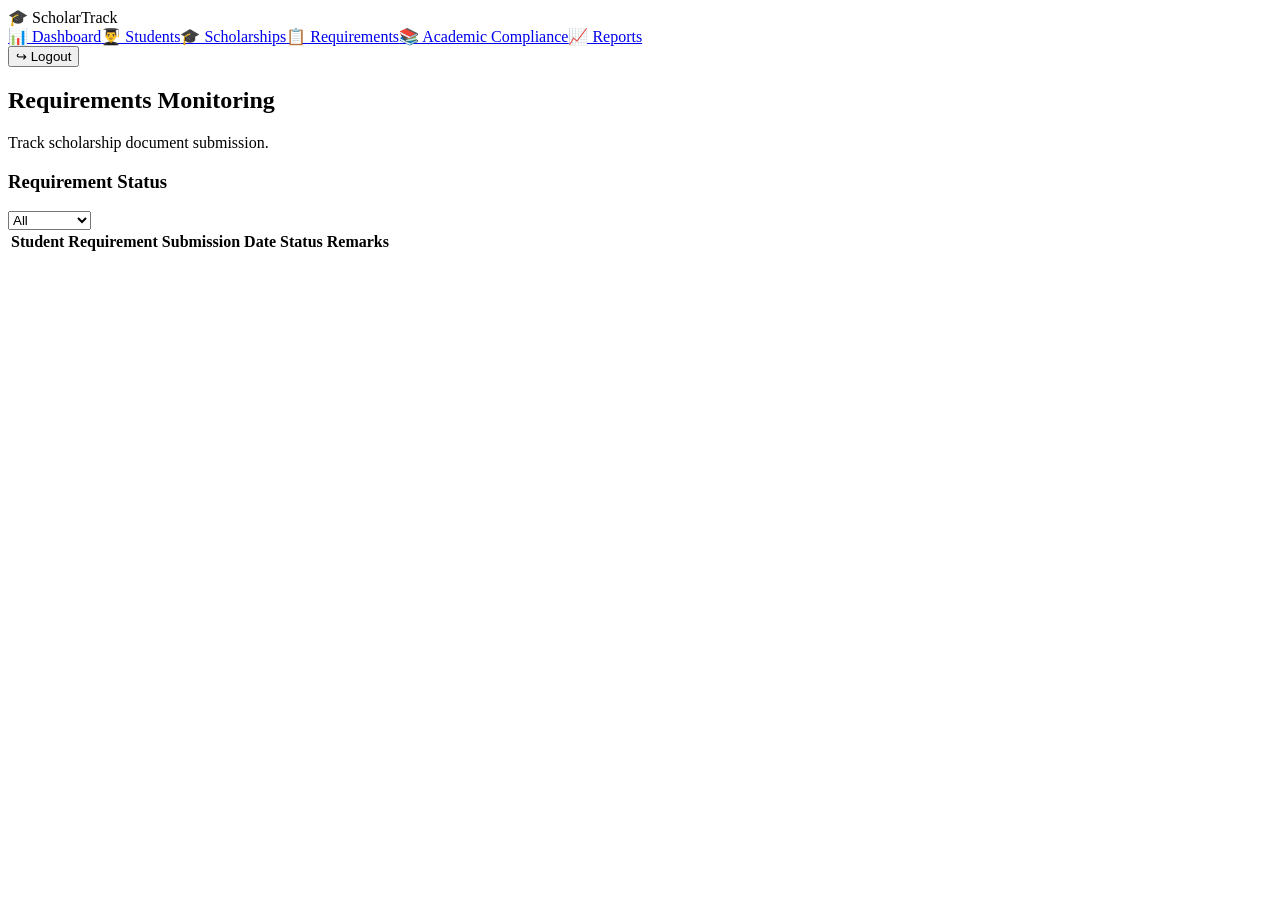
==== requirements.html @ a555f522 "Add files via upload" ====
<!DOCTYPE html>
<html lang="en"><head><meta charset="UTF-8"><meta name="viewport" content="width=device-width,initial-scale=1.0"><title>Requirements</title><link rel="stylesheet" href="css/style.css"></head>
<body><div class="app"><aside class="sidebar"><div class="logo">🎓 <span>ScholarTrack</span></div><nav><a href="dashboard.html">📊 Dashboard</a><a href="students.html">👨‍🎓 Students</a><a href="scholarships.html">🎓 Scholarships</a><a class="active" href="requirements.html">📋 Requirements</a><a href="compliance.html">📚 Academic Compliance</a><a href="reports.html">📈 Reports</a></nav><button id="logoutBtn" class="logout">↪ Logout</button></aside>
<main class="main"><header><div><h2>Requirements Monitoring</h2><p>Track scholarship document submission.</p></div></header><section class="panel"><div class="panel-title"><h3>Requirement Status</h3><select id="requirementFilter"><option value="All">All</option><option>Submitted</option><option>Pending</option><option>Missing</option></select></div><div class="table-wrap"><table><thead><tr><th>Student</th><th>Requirement</th><th>Submission Date</th><th>Status</th><th>Remarks</th></tr></thead><tbody id="requirementsTable"></tbody></table></div></section></main></div>
<script src="js/supabase.js"></script><script src="js/requirements.js"></script></body></html>
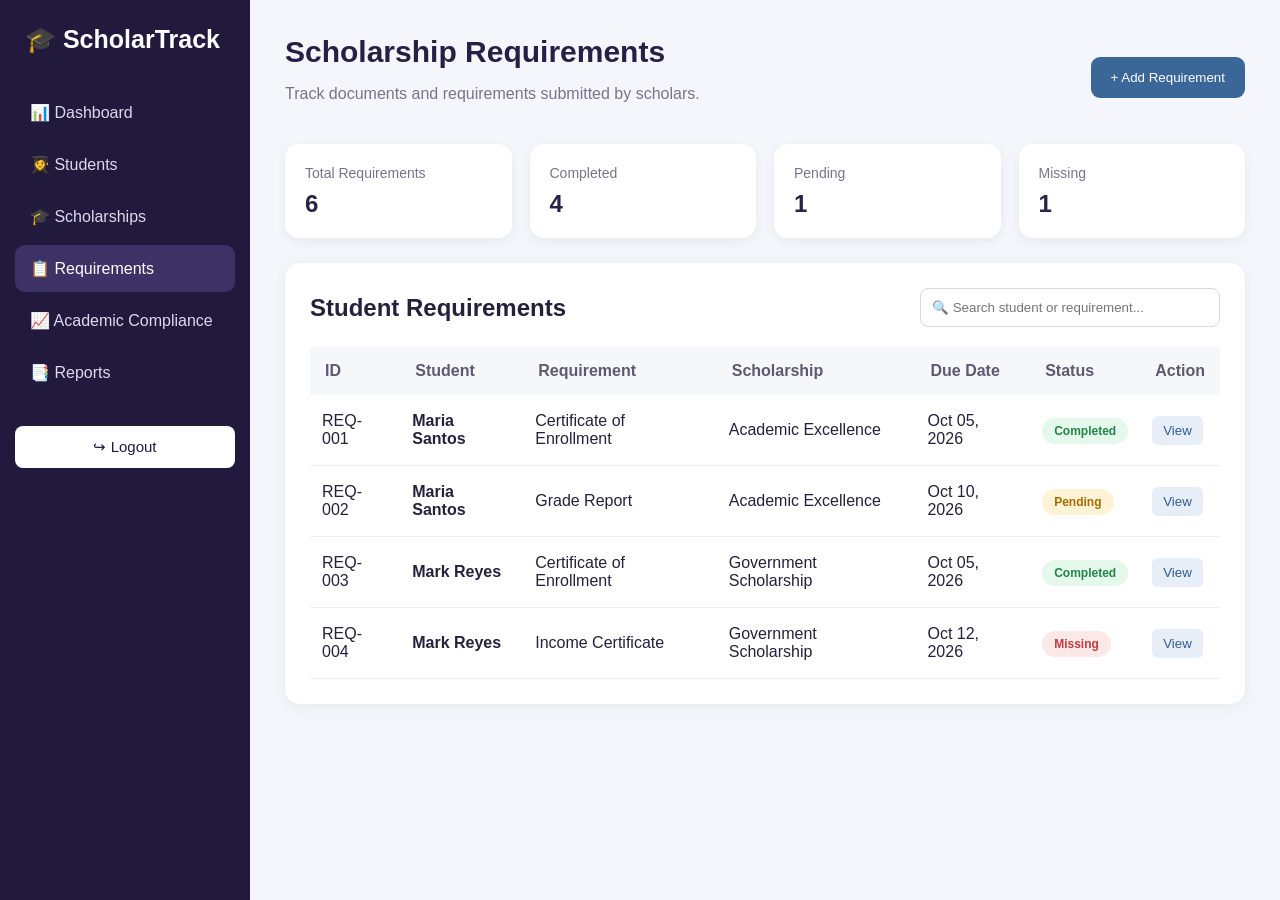
==== commit 8062e88a: "Revamp requirements.html layout and styles Updated the requirements.html file to enhance layout and " ====
--- a/requirements.html
+++ b/requirements.html
@@ -1,5 +1,494 @@
 <!DOCTYPE html>
-<html lang="en"><head><meta charset="UTF-8"><meta name="viewport" content="width=device-width,initial-scale=1.0"><title>Requirements</title><link rel="stylesheet" href="css/style.css"></head>
-<body><div class="app"><aside class="sidebar"><div class="logo">🎓 <span>ScholarTrack</span></div><nav><a href="dashboard.html">📊 Dashboard</a><a href="students.html">👨‍🎓 Students</a><a href="scholarships.html">🎓 Scholarships</a><a class="active" href="requirements.html">📋 Requirements</a><a href="compliance.html">📚 Academic Compliance</a><a href="reports.html">📈 Reports</a></nav><button id="logoutBtn" class="logout">↪ Logout</button></aside>
-<main class="main"><header><div><h2>Requirements Monitoring</h2><p>Track scholarship document submission.</p></div></header><section class="panel"><div class="panel-title"><h3>Requirement Status</h3><select id="requirementFilter"><option value="All">All</option><option>Submitted</option><option>Pending</option><option>Missing</option></select></div><div class="table-wrap"><table><thead><tr><th>Student</th><th>Requirement</th><th>Submission Date</th><th>Status</th><th>Remarks</th></tr></thead><tbody id="requirementsTable"></tbody></table></div></section></main></div>
-<script src="js/supabase.js"></script><script src="js/requirements.js"></script></body></html>+<html lang="en">
+<head>
+<meta charset="UTF-8">
+<meta name="viewport" content="width=device-width, initial-scale=1.0">
+<title>ScholarTrack - Requirements</title>
+
+<style>
+* {
+    box-sizing: border-box;
+}
+
+body {
+    margin: 0;
+    font-family: Arial, sans-serif;
+    background: #f4f6fb;
+    color: #24213a;
+}
+
+.app {
+    display: flex;
+    min-height: 100vh;
+}
+
+/* SIDEBAR */
+.sidebar {
+    width: 250px;
+    background: #211a3d;
+    color: white;
+    padding: 25px 15px;
+    position: fixed;
+    height: 100vh;
+    left: 0;
+    top: 0;
+}
+
+.logo {
+    font-size: 25px;
+    font-weight: bold;
+    margin-bottom: 35px;
+    padding-left: 10px;
+}
+
+.nav a {
+    display: flex;
+    align-items: center;
+    gap: 12px;
+    text-decoration: none;
+    color: #ddd9ed;
+    padding: 14px 15px;
+    border-radius: 10px;
+    margin-bottom: 5px;
+    font-size: 16px;
+}
+
+.nav a:hover,
+.nav a.active {
+    background: #3c3266;
+    color: white;
+}
+
+.logout {
+    margin-top: 25px;
+    width: 100%;
+    padding: 12px;
+    border: none;
+    border-radius: 8px;
+    background: white;
+    color: #211a3d;
+    font-size: 15px;
+    cursor: pointer;
+}
+
+/* MAIN */
+.main {
+    margin-left: 250px;
+    width: calc(100% - 250px);
+    padding: 35px;
+}
+
+.page-header {
+    display: flex;
+    justify-content: space-between;
+    align-items: center;
+    margin-bottom: 25px;
+}
+
+.page-header h1 {
+    margin: 0;
+    font-size: 30px;
+    color: #272044;
+}
+
+.page-header p {
+    color: #77748a;
+}
+
+.add-btn {
+    background: #3b6798;
+    color: white;
+    border: none;
+    padding: 13px 20px;
+    border-radius: 9px;
+    cursor: pointer;
+}
+
+/* SUMMARY */
+.summary {
+    display: grid;
+    grid-template-columns: repeat(4, 1fr);
+    gap: 18px;
+    margin-bottom: 25px;
+}
+
+.summary-card {
+    background: white;
+    border-radius: 14px;
+    padding: 20px;
+    box-shadow: 0 3px 12px rgba(0,0,0,.06);
+}
+
+.summary-card span {
+    color: #77748a;
+    font-size: 14px;
+}
+
+.summary-card h2 {
+    margin: 8px 0 0;
+    color: #292348;
+}
+
+/* TABLE */
+.card {
+    background: white;
+    border-radius: 15px;
+    padding: 25px;
+    box-shadow: 0 3px 15px rgba(0,0,0,.06);
+}
+
+.table-header {
+    display: flex;
+    justify-content: space-between;
+    align-items: center;
+    margin-bottom: 20px;
+}
+
+.table-header h2 {
+    margin: 0;
+}
+
+.search {
+    width: 300px;
+    padding: 11px;
+    border: 1px solid #d7d7df;
+    border-radius: 8px;
+}
+
+.table-wrapper {
+    overflow-x: auto;
+}
+
+table {
+    width: 100%;
+    border-collapse: collapse;
+    min-width: 900px;
+}
+
+th {
+    text-align: left;
+    padding: 15px;
+    background: #f6f7fb;
+    color: #5d5a70;
+}
+
+td {
+    padding: 17px 12px;
+    border-bottom: 1px solid #eee;
+}
+
+.name {
+    font-weight: bold;
+}
+
+.status {
+    padding: 6px 12px;
+    border-radius: 20px;
+    font-size: 12px;
+    font-weight: bold;
+}
+
+.complete {
+    background: #e5f8ec;
+    color: #238448;
+}
+
+.pending {
+    background: #fff3d6;
+    color: #a66b00;
+}
+
+.missing {
+    background: #fde8e8;
+    color: #c23b3b;
+}
+
+.action {
+    border: none;
+    padding: 7px 11px;
+    border-radius: 6px;
+    cursor: pointer;
+}
+
+.view {
+    background: #e8eef8;
+    color: #315d91;
+}
+
+/* RESPONSIVE */
+@media(max-width:900px) {
+    .sidebar {
+        width: 200px;
+    }
+
+    .main {
+        margin-left: 200px;
+        width: calc(100% - 200px);
+    }
+
+    .summary {
+        grid-template-columns: repeat(2,1fr);
+    }
+}
+
+@media(max-width:650px) {
+    .app {
+        display: block;
+    }
+
+    .sidebar {
+        position: relative;
+        width: 100%;
+        height: auto;
+    }
+
+    .main {
+        margin: 0;
+        width: 100%;
+        padding: 20px;
+    }
+
+    .summary {
+        grid-template-columns: 1fr;
+    }
+
+    .page-header {
+        display: block;
+    }
+
+    .table-header {
+        display: block;
+    }
+
+    .search {
+        width: 100%;
+        margin-top: 15px;
+    }
+}
+</style>
+</head>
+
+<body>
+
+<div class="app">
+
+<aside class="sidebar">
+
+    <div class="logo">🎓 ScholarTrack</div>
+
+    <nav class="nav">
+        <a href="dashboard.html">📊 Dashboard</a>
+        <a href="students.html">👩‍🎓 Students</a>
+        <a href="scholarships.html">🎓 Scholarships</a>
+        <a href="requirements.html" class="active">📋 Requirements</a>
+        <a href="compliance.html">📈 Academic Compliance</a>
+        <a href="reports.html">📑 Reports</a>
+    </nav>
+
+    <button class="logout" onclick="logout()">
+        ↪ Logout
+    </button>
+
+</aside>
+
+<main class="main">
+
+<div class="page-header">
+
+    <div>
+        <h1>Scholarship Requirements</h1>
+        <p>Track documents and requirements submitted by scholars.</p>
+    </div>
+
+    <button class="add-btn"
+            onclick="addRequirement()">
+        + Add Requirement
+    </button>
+
+</div>
+
+<div class="summary">
+
+    <div class="summary-card">
+        <span>Total Requirements</span>
+        <h2>6</h2>
+    </div>
+
+    <div class="summary-card">
+        <span>Completed</span>
+        <h2>4</h2>
+    </div>
+
+    <div class="summary-card">
+        <span>Pending</span>
+        <h2>1</h2>
+    </div>
+
+    <div class="summary-card">
+        <span>Missing</span>
+        <h2>1</h2>
+    </div>
+
+</div>
+
+<section class="card">
+
+<div class="table-header">
+
+    <h2>Student Requirements</h2>
+
+    <input
+        class="search"
+        id="search"
+        onkeyup="filterRows()"
+        placeholder="🔍 Search student or requirement..."
+    >
+
+</div>
+
+<div class="table-wrapper">
+
+<table>
+
+<thead>
+<tr>
+    <th>ID</th>
+    <th>Student</th>
+    <th>Requirement</th>
+    <th>Scholarship</th>
+    <th>Due Date</th>
+    <th>Status</th>
+    <th>Action</th>
+</tr>
+</thead>
+
+<tbody id="rows">
+
+<tr>
+<td>REQ-001</td>
+<td class="name">Maria Santos</td>
+<td>Certificate of Enrollment</td>
+<td>Academic Excellence</td>
+<td>Oct 05, 2026</td>
+<td>
+    <span class="status complete">
+        Completed
+    </span>
+</td>
+<td>
+    <button class="action view"
+            onclick="viewRequirement('REQ-001')">
+        View
+    </button>
+</td>
+</tr>
+
+<tr>
+<td>REQ-002</td>
+<td class="name">Maria Santos</td>
+<td>Grade Report</td>
+<td>Academic Excellence</td>
+<td>Oct 10, 2026</td>
+<td>
+    <span class="status pending">
+        Pending
+    </span>
+</td>
+<td>
+    <button class="action view"
+            onclick="viewRequirement('REQ-002')">
+        View
+    </button>
+</td>
+</tr>
+
+<tr>
+<td>REQ-003</td>
+<td class="name">Mark Reyes</td>
+<td>Certificate of Enrollment</td>
+<td>Government Scholarship</td>
+<td>Oct 05, 2026</td>
+<td>
+    <span class="status complete">
+        Completed
+    </span>
+</td>
+<td>
+    <button class="action view"
+            onclick="viewRequirement('REQ-003')">
+        View
+    </button>
+</td>
+</tr>
+
+<tr>
+<td>REQ-004</td>
+<td class="name">Mark Reyes</td>
+<td>Income Certificate</td>
+<td>Government Scholarship</td>
+<td>Oct 12, 2026</td>
+<td>
+    <span class="status missing">
+        Missing
+    </span>
+</td>
+<td>
+    <button class="action view"
+            onclick="viewRequirement('REQ-004')">
+        View
+    </button>
+</td>
+</tr>
+
+</tbody>
+
+</table>
+
+</div>
+</section>
+
+</main>
+</div>
+
+<script>
+
+function filterRows() {
+
+    const search =
+        document
+        .getElementById("search")
+        .value
+        .toLowerCase();
+
+    document
+    .querySelectorAll("#rows tr")
+    .forEach(row => {
+
+        row.style.display =
+            row.textContent
+            .toLowerCase()
+            .includes(search)
+            ? ""
+            : "none";
+
+    });
+
+}
+
+function addRequirement() {
+    alert("Add Requirement form");
+}
+
+function viewRequirement(id) {
+    alert("Viewing requirement: " + id);
+}
+
+function logout() {
+    localStorage.removeItem("loggedIn");
+    window.location.href = "index.html";
+}
+
+</script>
+
+</body>
+</html>
